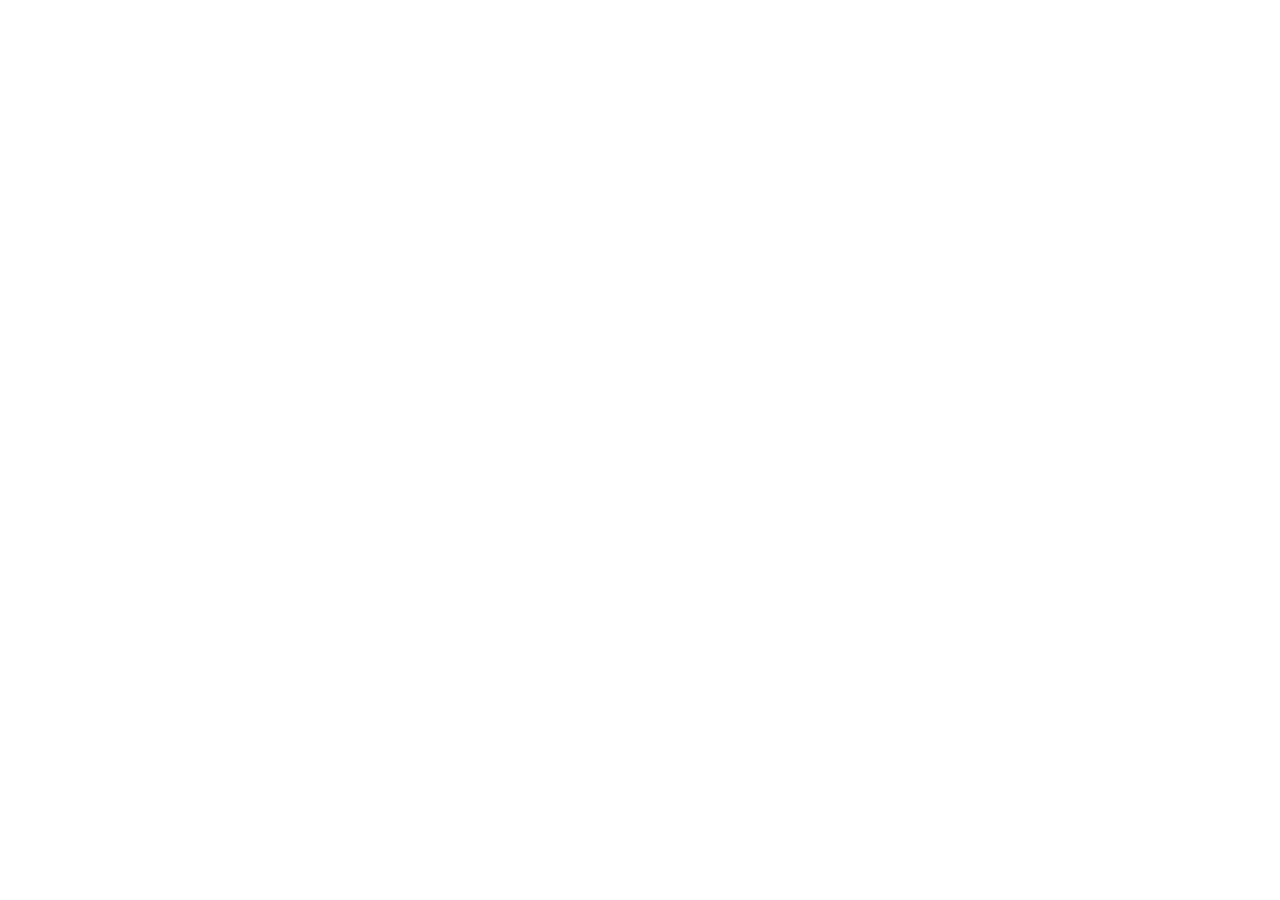
==== index.html @ 6e8826f6 "initial work" ====
<!DOCTYPE html>
<html lang="it">
<head>
    <meta charset="UTF-8">
    <title>Reindirizzamento in corso...</title>
    <!-- Il meta tag seguente reindirizza la pagina all'istante -->
    <meta http-equiv="refresh" content="0;url=https://google.it">
</head>
<body>
    <p>Se non vieni reindirizzato automaticamente, <a href="/website/index.html">clicca qui</a>.</p>
</body>
</html>
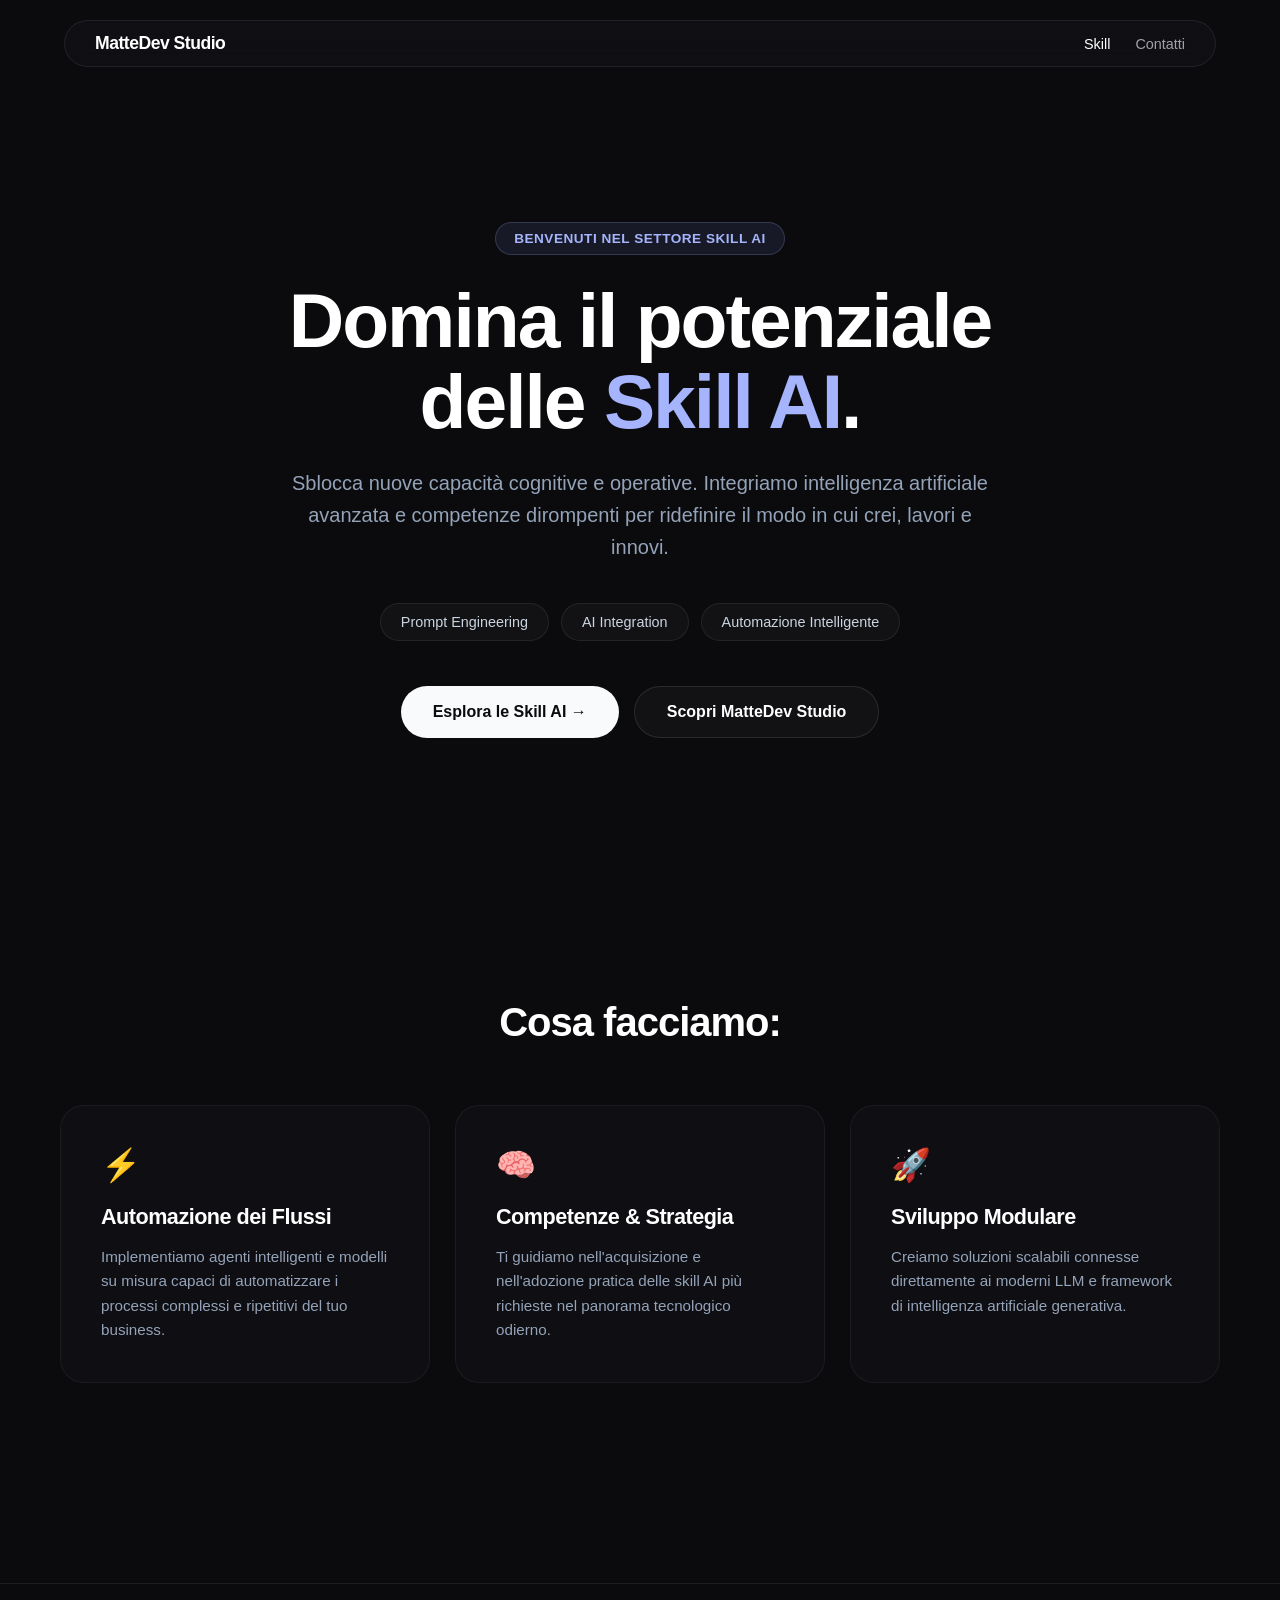
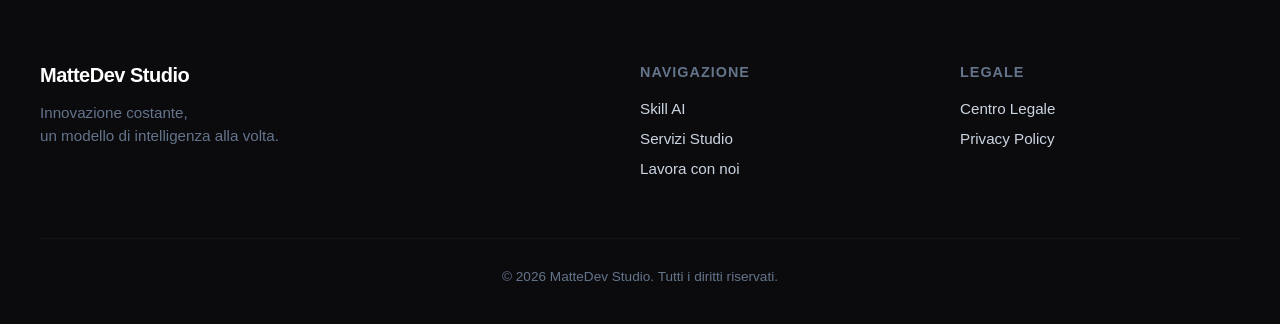
==== commit 92d4b3cf: "fix placeholder link" ====
--- a/index.html
+++ b/index.html
@@ -4,7 +4,7 @@
     <meta charset="UTF-8">
     <title>Reindirizzamento in corso...</title>
     <!-- Il meta tag seguente reindirizza la pagina all'istante -->
-    <meta http-equiv="refresh" content="0;url=https://google.it">
+    <meta http-equiv="refresh" content="0;url=/website/index.html">
 </head>
 <body>
     <p>Se non vieni reindirizzato automaticamente, <a href="/website/index.html">clicca qui</a>.</p>
